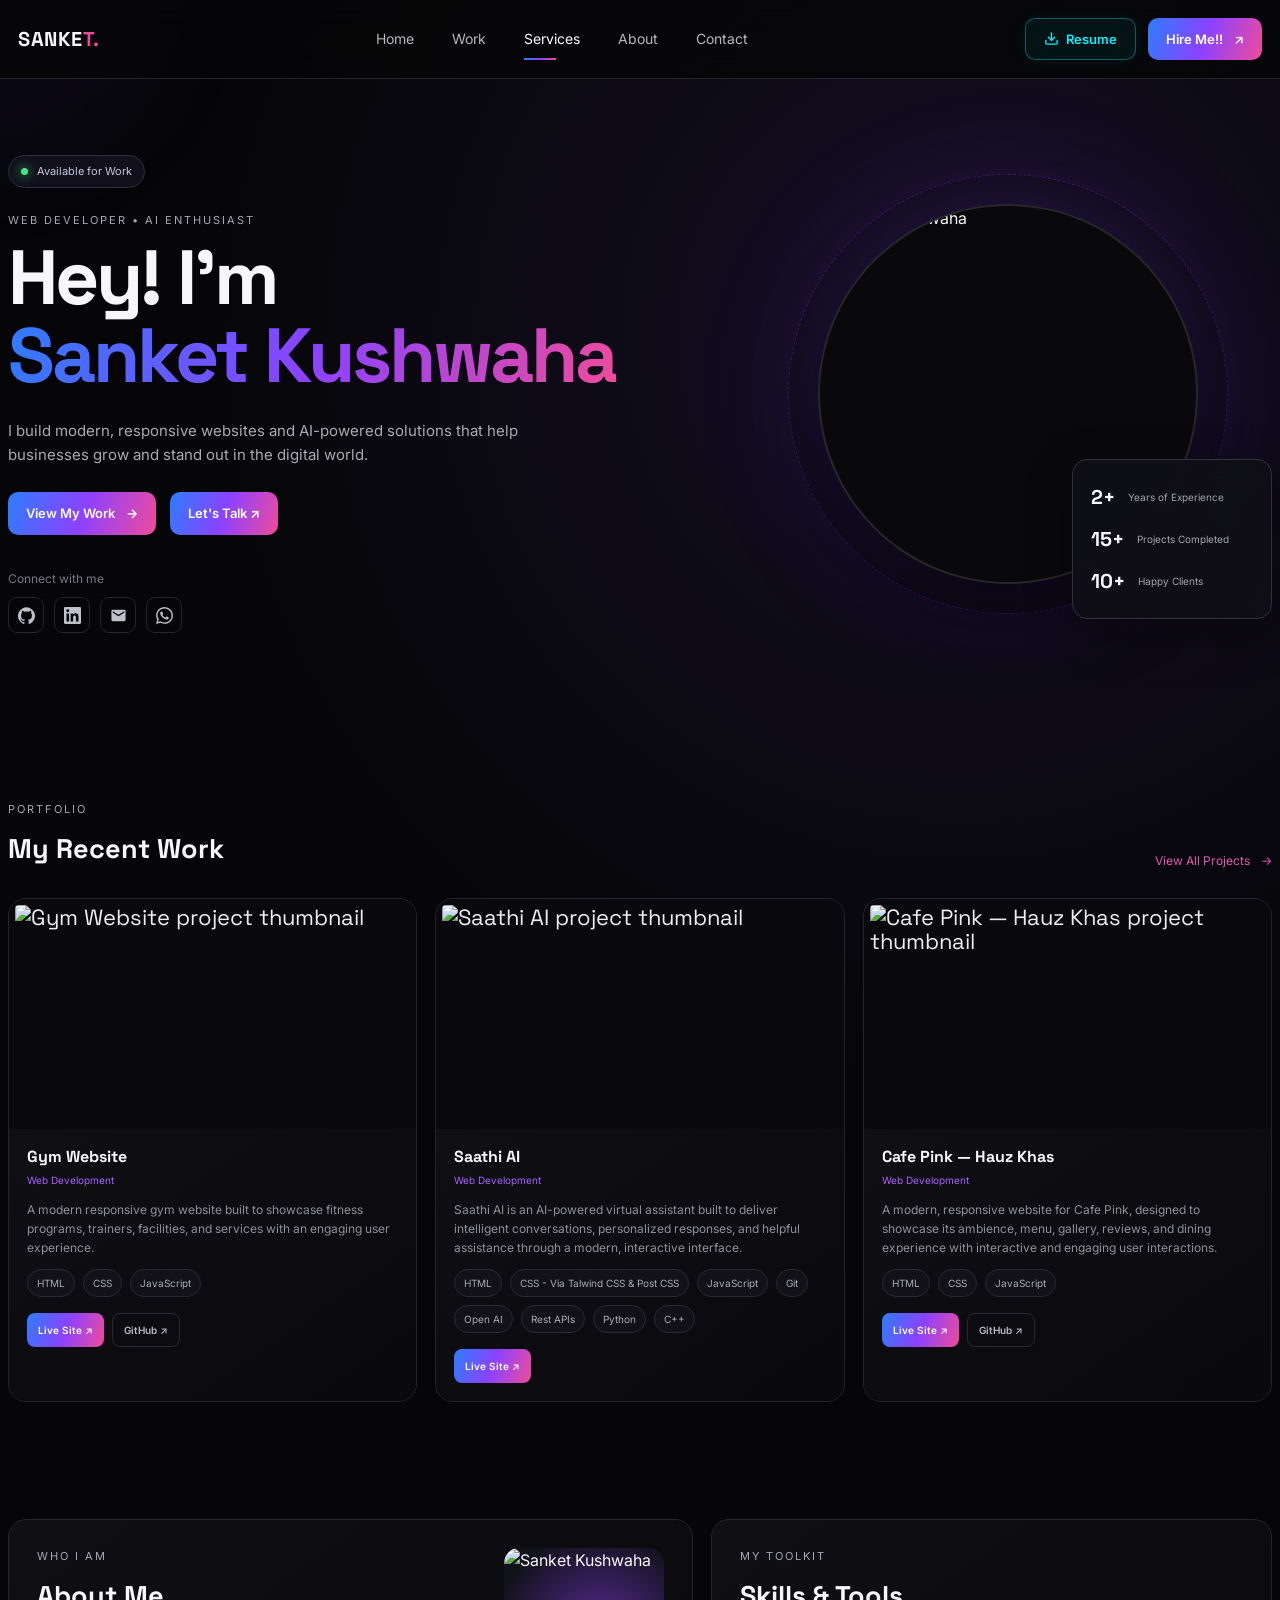
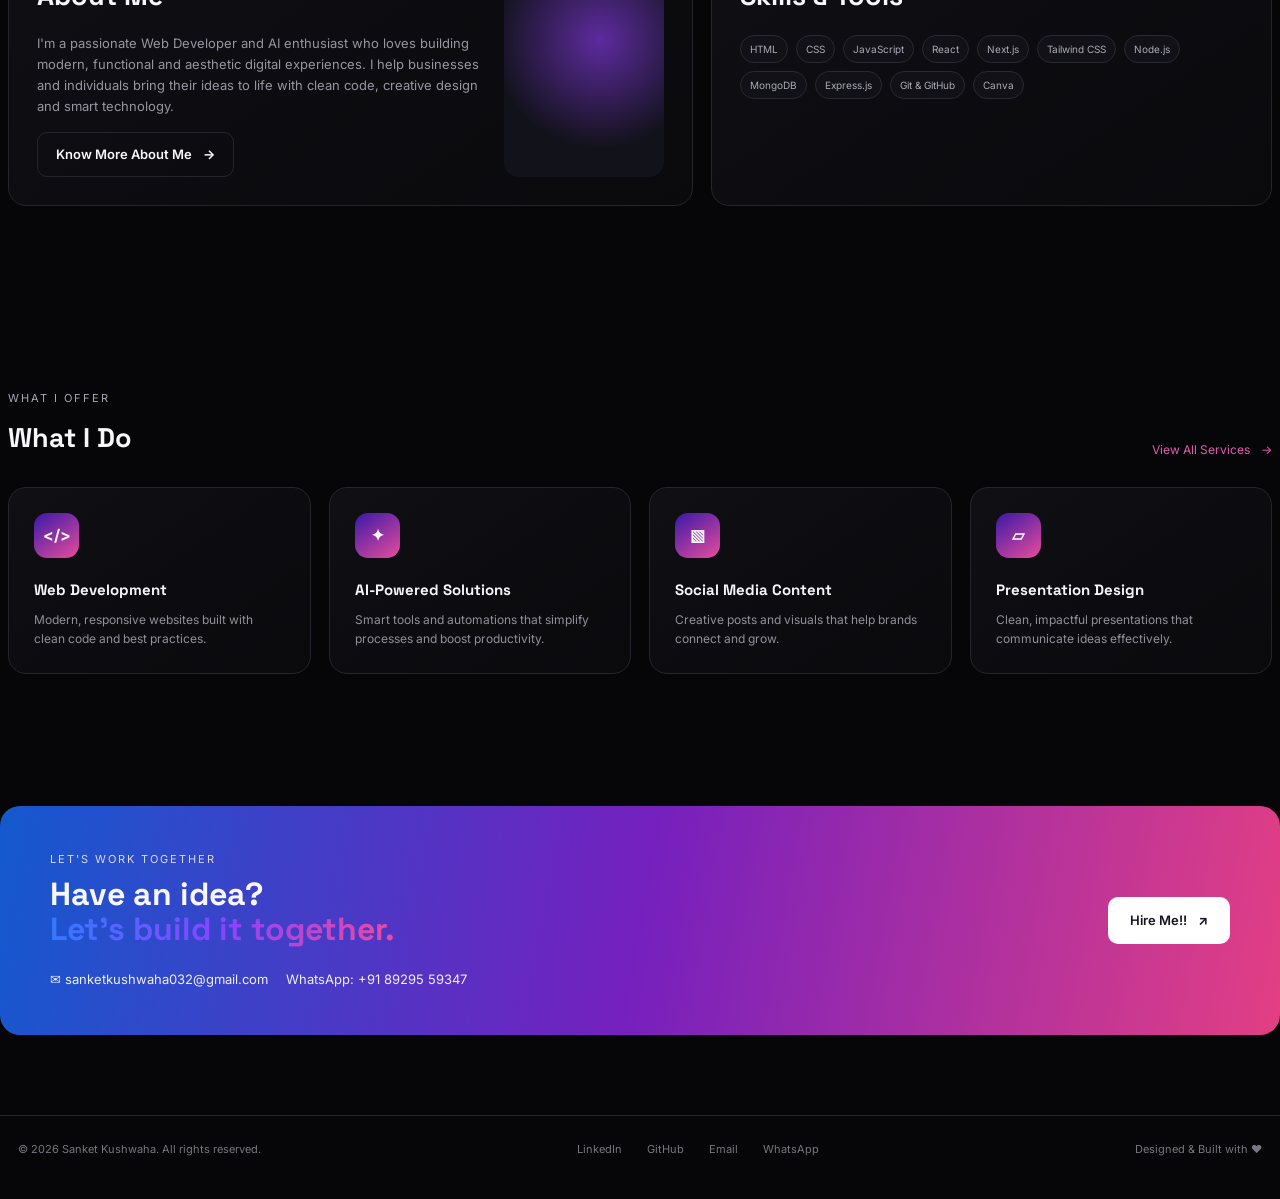
==== index.html @ fdce6441 "Add files via upload" ====
<!DOCTYPE html>
<html lang="en">
<head>
  <meta charset="UTF-8">
  <meta name="viewport" content="width=device-width, initial-scale=1.0">
  <meta name="description" content="Sanket Kushwaha — Web Developer, AI Enthusiast and Creative Freelancer.">
  <title>Sanket Kushwaha — Web Developer</title>

  <!-- Spider-Man Favicon -->
  <link rel="icon" type="image/png" href="images/spiderman-favicon.png">
  <link rel="shortcut icon" href="favicon.ico">

  <link rel="preconnect" href="https://fonts.googleapis.com">
  <link rel="preconnect" href="https://fonts.gstatic.com" crossorigin>
  <link href="https://fonts.googleapis.com/css2?family=Inter:wght@400;500;600;700&family=Space+Grotesk:wght@500;600;700&display=swap" rel="stylesheet">

  <link rel="stylesheet" href="style.css">
  <link rel="stylesheet" href="projects.css">
</head>

<body>
  <div class="cursor-glow"></div>

  <header class="nav">
    <div class="nav-container">
      <a class="logo" href="#home">SANKE<span>T.</span></a>

      <button class="menu-toggle" aria-label="Open menu" aria-expanded="false">
        <span></span>
        <span></span>
      </button>

      <nav class="nav-links">
        <a class="active" href="#home">Home</a>
        <a href="#work">Work</a>
        <a href="#services">Services</a>
        <a href="#about">About</a>
        <a href="#contact">Contact</a>
        <a class="mobile-resume-link" href="Sanket_Kushwaha_Resume.pdf" download="Sanket_Kushwaha_Resume.pdf">
          <svg class="download-icon" width="15" height="15" viewBox="0 0 24 24" fill="none" stroke="currentColor" stroke-width="2.2" stroke-linecap="round" stroke-linejoin="round">
            <path d="M21 15v4a2 2 0 0 1-2 2H5a2 2 0 0 1-2-2v-4"></path>
            <polyline points="7 10 12 15 17 10"></polyline>
            <line x1="12" y1="15" x2="12" y2="3"></line>
          </svg>
          Download Resume
        </a>
      </nav>

      <div class="nav-cta-group">
        <a class="nav-resume-btn" href="Sanket_KushwahaCV.pdf" download="Sanket_KushwahaCV.pdf" aria-label="Download Resume" title="Download Resume PDF">
          <svg class="download-icon" width="15" height="15" viewBox="0 0 24 24" fill="none" stroke="currentColor" stroke-width="2.2" stroke-linecap="round" stroke-linejoin="round">
            <path d="M21 15v4a2 2 0 0 1-2 2H5a2 2 0 0 1-2-2v-4"></path>
            <polyline points="7 10 12 15 17 10"></polyline>
            <line x1="12" y1="15" x2="12" y2="3"></line>
          </svg>
          Resume
        </a>

        <a class="nav-cta" href="https://wa.me/918929559347?text=Hi%20Sanket%2C%20I%20found%20your%20portfolio%20and%20would%20like%20to%20discuss%20a%20project." target="_blank" rel="noopener noreferrer">
          Hire Me!! <span>↗</span>
        </a>
      </div>
    </div>
  </header>

  <main id="home">

    <!-- ================= HERO ================= -->
    <section class="hero section">

      <div class="hero-copy">
        <div class="availability">
          <i></i>
          Available for Work
        </div>

        <p class="eyebrow">WEB DEVELOPER • AI ENTHUSIAST</p>

        <h1>
          Hey! I'm<br>
          <span>Sanket Kushwaha</span>
        </h1>

        <p class="hero-text">
          I build modern, responsive websites and AI-powered solutions
          that help businesses grow and stand out in the digital world.
        </p>

        <div class="actions">
          <a class="btn primary" href="#work">
            View My Work <b>→</b>
          </a>

          <a class="nav-cta"
              href="https://mail.google.com/mail/?view=cm&fs=1&to=sanketkushwaha032@gmail.com"
              target="_blank"
              rel="noopener noreferrer"
              aria-label="Email"
              title="Email"
            >
            Let's Talk <b>↗</b>
          </a>
        </div>

        <div class="socials">
          <span>Connect with me</span>

          <div>

            <!-- GitHub -->
            <a
              href="https://github.com/sankett020"
              target="_blank"
              rel="noopener noreferrer"
              aria-label="GitHub"
              title="GitHub"
            >
              <svg viewBox="0 0 24 24" aria-hidden="true">
                <path d="M12 .5a12 12 0 0 0-3.79 23.39c.6.11.82-.26.82-.58v-2.04c-3.34.73-4.04-1.61-4.04-1.61-.55-1.39-1.34-1.76-1.34-1.76-1.09-.75.08-.74.08-.74 1.2.09 1.84 1.23 1.84 1.23 1.07 1.83 2.8 1.3 3.49.99.11-.77.42-1.3.76-1.6-2.67-.3-5.47-1.34-5.47-5.93 0-1.31.47-2.38 1.24-3.22-.12-.3-.54-1.52.12-3.17 0 0 1.01-.32 3.3 1.23a11.5 11.5 0 0 1 6 0c2.29-1.55 3.3-1.23 3.3-1.23.66 1.65.24 2.87.12 3.17.77.84 1.24 1.91 1.24 3.22 0 4.6-2.8 5.62-5.48 5.92.43.37.81 1.1.81 2.22v3.29c0 .32.22.7.83.58A12 12 0 0 0 12 .5Z"/>
              </svg>
            </a>

            <!-- LinkedIn -->
            <a
              href="https://www.linkedin.com/in/sanket-kushwaha-317aab391/"
              target="_blank"
              rel="noopener noreferrer"
              aria-label="LinkedIn"
              title="LinkedIn"
            >
              <svg viewBox="0 0 24 24" aria-hidden="true">
                <path d="M20.45 20.45h-3.56v-5.57c0-1.33-.03-3.04-1.85-3.04-1.85 0-2.14 1.45-2.14 2.94v5.67H9.34V9h3.42v1.56h.05c.48-.9 1.64-1.85 3.38-1.85 3.61 0 4.28 2.38 4.28 5.47v6.27ZM5.32 7.43a2.07 2.07 0 1 1 0-4.14 2.07 2.07 0 0 1 0 4.14ZM3.54 9h3.56v11.45H3.54V9ZM22.22 0H1.77C.79 0 0 .77 0 1.72v20.56C0 23.23.79 24 1.77 24h20.45c.98 0 1.78-.77 1.78-1.72V1.72C24 .77 23.2 0 22.22 0Z"/>
              </svg>
            </a>

            <!-- Email -->
            <a
              href="https://mail.google.com/mail/?view=cm&fs=1&to=sanketkushwaha032@gmail.com"
              target="_blank"
              rel="noopener noreferrer"
              aria-label="Email"
              title="Email"
            >
              <svg viewBox="0 0 24 24" aria-hidden="true">
                <path d="M20 4H4a2 2 0 0 0-2 2v12a2 2 0 0 0 2 2h16a2 2 0 0 0 2-2V6a2 2 0 0 0-2-2Zm0 4-8 5L4 8V6l8 5 8-5v2Z"/>
              </svg>
            </a>

            <!-- WhatsApp -->
            <a
              href="https://wa.me/918929559347?text=Hi%20Sanket%2C%20I%20found%20your%20portfolio%20and%20would%20like%20to%20discuss%20a%20project."
              target="_blank"
              rel="noopener noreferrer"
              aria-label="WhatsApp"
              title="WhatsApp"
            >
              <svg viewBox="0 0 24 24" aria-hidden="true">
                <path d="M20.52 3.48A11.83 11.83 0 0 0 12.04 0C5.5 0 .18 5.32.18 11.86c0 2.09.55 4.13 1.6 5.93L.08 24l6.35-1.67a11.85 11.85 0 0 0 5.61 1.42h.01c6.54 0 11.86-5.32 11.86-11.86 0-3.17-1.23-6.15-3.39-8.41ZM12.05 21.76h-.01a9.85 9.85 0 0 1-5.02-1.38l-.36-.21-3.77.99 1.01-3.67-.23-.38a9.84 9.84 0 0 1-1.51-5.25c0-5.44 4.43-9.87 9.88-9.87 2.64 0 5.12 1.03 6.99 2.9a9.83 9.83 0 0 1 2.89 7c0 5.44-4.43 9.87-9.87 9.87Zm5.41-7.4c-.3-.15-1.77-.87-2.04-.97-.27-.1-.47-.15-.67.15-.2.3-.77.97-.95 1.17-.17.2-.35.22-.65.07-.3-.15-1.26-.46-2.4-1.48-.89-.79-1.49-1.77-1.67-2.07-.17-.3-.02-.46.13-.61.14-.14.3-.35.45-.52.15-.17.2-.3.3-.5.1-.2.05-.37-.02-.52-.07-.15-.67-1.62-.92-2.22-.24-.58-.49-.5-.67-.51h-.57c-.2 0-.52.07-.8.37-.27.3-1.04 1.02-1.04 2.49s1.07 2.89 1.22 3.09c.15.2 2.1 3.2 5.09 4.49.71.31 1.26.5 1.69.64.71.23 1.36.2 1.87.12.57-.08 1.77-.72 2.02-1.42.25-.7.25-1.3.17-1.42-.07-.12-.27-.2-.57-.35Z"/>
              </svg>
            </a>

          </div>
        </div>
      </div>


      <!-- HERO VISUAL -->
      <div class="hero-visual">

        <div class="orb"></div>

        <div class="portrait-placeholder">
          <img
            src="images/sanket.jpg"
            alt="Sanket Kushwaha"
          >
        </div>

        <div class="stats-card">
          <div>
            <strong>2+</strong>
            <span>Years of Experience</span>
          </div>

          <div>
            <strong>15+</strong>
            <span>Projects Completed</span>
          </div>

          <div>
            <strong>10+</strong>
            <span>Happy Clients</span>
          </div>
        </div>

      </div>
    </section>


    <!-- ================= WORK ================= -->
    <section id="work" class="section">

      <div class="section-heading">
        <div>
          <p class="eyebrow">PORTFOLIO</p>
          <h2>My Recent Work</h2>
        </div>

        <a href="projects.html">
          View All Projects <span>→</span>
        </a>
      </div>

      <div id="featured-projects" class="projects projects-dynamic">
        <!-- Projects are generated from projects.js -->
      </div>

    </section>


    <!-- ================= ABOUT + SKILLS ================= -->
    <section class="split section">

      <article id="about" class="panel about">

        <div>
          <p class="eyebrow">WHO I AM</p>
          <h2>About Me</h2>

          <p>
            I'm a passionate Web Developer and AI enthusiast who loves
            building modern, functional and aesthetic digital experiences.
            I help businesses and individuals bring their ideas to life
            with clean code, creative design and smart technology.
          </p>

          <a class="btn ghost" href="#contact">
            Know More About Me <b>→</b>
          </a>
        </div>

        <div class="mini-image">
          <img src="images/sanket-mini.jpg" alt="Sanket Kushwaha">
        </div>

      </article>


      <article class="panel">

        <div>
          <p class="eyebrow">MY TOOLKIT</p>
          <h2>Skills & Tools</h2>

          <div class="skills">
            <i>HTML</i>
            <i>CSS</i>
            <i>JavaScript</i>
            <i>React</i>
            <i>Next.js</i>
            <i>Tailwind CSS</i>
            <i>Node.js</i>
            <i>MongoDB</i>
            <i>Express.js</i>
            <i>Git & GitHub</i>
            <i>Canva</i>
          </div>
        </div>

      </article>

    </section>


    <!-- ================= SERVICES ================= -->
    <section id="services" class="section">

      <div class="section-heading">
        <div>
          <p class="eyebrow">WHAT I OFFER</p>
          <h2>What I Do</h2>
        </div>

        <a href="#contact">
          View All Services <span>→</span>
        </a>
      </div>

      <div class="services">

        <article class="service">
          <div class="icon">&lt;/&gt;</div>
          <h3>Web Development</h3>
          <p>
            Modern, responsive websites built with clean code
            and best practices.
          </p>
        </article>

        <article class="service">
          <div class="icon">✦</div>
          <h3>AI-Powered Solutions</h3>
          <p>
            Smart tools and automations that simplify processes
            and boost productivity.
          </p>
        </article>

        <article class="service">
          <div class="icon">▧</div>
          <h3>Social Media Content</h3>
          <p>
            Creative posts and visuals that help brands
            connect and grow.
          </p>
        </article>

        <article class="service">
          <div class="icon">▱</div>
          <h3>Presentation Design</h3>
          <p>
            Clean, impactful presentations that communicate
            ideas effectively.
          </p>
        </article>

      </div>
    </section>


    <!-- ================= CONTACT ================= -->
    <section id="contact" class="contact section">

      <div class="contact-copy">

        <p class="eyebrow">LET'S WORK TOGETHER</p>

        <h2>
          Have an idea?<br>
          <span>Let's build it together.</span>
        </h2>

        <div class="contact-details">

          <a
            href="https://mail.google.com/mail/?view=cm&fs=1&to=sanketkushwaha032@gmail.com"
            target="_blank"
            rel="noopener noreferrer"
          >
            ✉ sanketkushwaha032@gmail.com
          </a>

          <a
            href="https://wa.me/918929559347?text=Hi%20Sanket%2C%20I%20found%20your%20portfolio%20and%20would%20like%20to%20discuss%20a%20project."
            target="_blank"
            rel="noopener noreferrer"
          >
            WhatsApp: +91 89295 59347
          </a>

        </div>

      </div>

      <a
        class="btn light"
        href="https://wa.me/918929559347?text=Hi%20Sanket%2C%20I%20found%20your%20portfolio%20and%20would%20like%20to%20discuss%20a%20project."
        target="_blank"
        rel="noopener noreferrer"
      >
        Hire Me!! <b>↗</b>
      </a>

    </section>

  </main>


  <!-- ================= FOOTER ================= -->
  <footer>
    <div class="footer-container">
      <p>
        © <span id="year"></span> Sanket Kushwaha.
        All rights reserved.
      </p>

      <div>
        <a
          href="https://www.linkedin.com/in/sanket-kushwaha-317aab391/"
          target="_blank"
          rel="noopener noreferrer"
        >
          LinkedIn
        </a>

        <a
          href="https://github.com/sankett020"
          target="_blank"
          rel="noopener noreferrer"
        >
          GitHub
        </a>

        <a
          href="https://mail.google.com/mail/?view=cm&fs=1&to=sanketkushwaha032@gmail.com"
          target="_blank"
          rel="noopener noreferrer"
        >
          Email
        </a>

        <a
          href="https://wa.me/918929559347"
          target="_blank"
          rel="noopener noreferrer"
        >
          WhatsApp
        </a>
      </div>

      <p>Designed & Built with ♥</p>
    </div>
  </footer>
  <script src="projects.js"></script>
  <script src="script.js"></script>

</body>
</html>
---- style.css ----
:root{
  --bg:#060608;
  --surface:#0d0d11;
  --surface2:#111117;
  --text:#f7f7fb;
  --muted:#9b9ba8;
  --line:#25252d;
  --blue:#2d7dff;
  --purple:#8b42ff;
  --pink:#f04b9a;
  --gradient:linear-gradient(110deg,var(--blue),var(--purple),var(--pink));
  --radius:18px;
  --max:1320px;
}

*{
  box-sizing:border-box;
  margin:0;
  padding:0;
}

html{
  scroll-behavior:smooth;
}

body{
  font-family:Inter,sans-serif;
  background:
    radial-gradient(circle at 75% 12%,#161027 0,transparent 28%),
    var(--bg);
  color:var(--text);
  line-height:1.6;
  overflow-x:hidden;
}

a{
  color:inherit;
  text-decoration:none;
}

button{
  font:inherit;
}


/* ================= NAVBAR ================= */

.nav{
  width:100%;
  position:sticky;
  top:0;
  z-index:20;
  background:rgba(6,6,8,.85);
  backdrop-filter:blur(18px);
  -webkit-backdrop-filter:blur(18px);
  border-bottom:1px solid var(--line);
}

.nav-container{
  height:78px;
  max-width:var(--max);
  margin:auto;
  display:flex;
  align-items:center;
  justify-content:space-between;
  padding:0 18px;
  position:relative;
}

.logo{
  font-family:"Space Grotesk",sans-serif;
  font-weight:700;
  font-size:20px;
  letter-spacing:.5px;
}

.logo span{
  color:#f04b9a;
}

.nav-links{
  display:flex;
  gap:38px;
  color:#b7b7c1;
  font-size:14px;
}

.nav-links a{
  padding:27px 0;
  position:relative;
}

.nav-links a:hover,
.nav-links .active{
  color:white;
}

.nav-links .active:after{
  content:"";
  height:2px;
  width:32px;
  background:var(--gradient);
  position:absolute;
  left:0;
  bottom:17px;
}

.nav-cta-group{
  display:flex;
  align-items:center;
  gap:12px;
}

.nav-cta,
.btn{
  border:1px solid var(--line);
  border-radius:10px;
  padding:11px 18px;
  font-size:13px;
  font-weight:600;
  transition:.25s ease;
}

.nav-cta{
  background:var(--gradient);
  border:0;
  color:white;
}

/* ================= RESUME BUTTON (CYBER FROSTED THEME) ================= */

.nav-resume-btn{
  display:inline-flex;
  align-items:center;
  gap:7px;
  padding:10px 18px;
  border-radius:10px;
  font-size:13px;
  font-weight:600;
  color:#00f0ff;
  background:rgba(0, 240, 255, 0.06);
  border:1px solid rgba(0, 240, 255, 0.35);
  box-shadow:0 0 15px rgba(0, 240, 255, 0.08);
  backdrop-filter:blur(10px);
  -webkit-backdrop-filter:blur(10px);
  transition:all 0.25s ease;
  text-decoration:none;
  cursor:pointer;
}

.nav-resume-btn .download-icon{
  transition:transform 0.25s ease;
}

.nav-resume-btn:hover{
  background:rgba(0, 240, 255, 0.16);
  border-color:rgba(0, 240, 255, 0.7);
  color:#ffffff;
  box-shadow:0 0 20px rgba(0, 240, 255, 0.3);
  transform:translateY(-2px);
}

.nav-resume-btn:hover .download-icon{
  transform:translateY(2px);
}

.nav-resume-btn:active{
  transform:translateY(0);
  box-shadow:0 0 10px rgba(0, 240, 255, 0.2);
}

.mobile-resume-link{
  display:none;
}

.nav-cta span,
.btn b{
  margin-left:8px;
}

.menu-toggle{
  display:none;
  background:none;
  border:0;
  color:white;
}


/* ================= GENERAL ================= */

.section{
  max-width:var(--max);
  margin:auto;
  padding:92px 8px;
}


/* ================= HERO ================= */

.hero{
  min-height:620px;
  display:grid;
  grid-template-columns:minmax(0,1.15fr) minmax(420px,.85fr);
  align-items:center;
  gap:20px;
  padding-top:45px;
  padding-bottom:45px;
  overflow:hidden;
}

.hero-copy{
  min-width:0;
  position:relative;
  z-index:3;
}

.availability{
  display:inline-flex;
  align-items:center;
  gap:9px;
  padding:7px 12px;
  border:1px solid #302f48;
  background:#11101a;
  border-radius:999px;
  color:#c6c4df;
  font-size:11px;
  margin-bottom:24px;
}

.availability i{
  width:7px;
  height:7px;
  border-radius:50%;
  background:#43e58a;
  box-shadow:0 0 12px #43e58a;
}

.eyebrow{
  font-size:11px;
  letter-spacing:2px;
  color:#a7a7b5;
  margin-bottom:8px;
}

h1,
h2,
h3{
  font-family:"Space Grotesk",sans-serif;
}

h1{
  font-size:clamp(48px,6vw,78px);
  line-height:1.02;
  letter-spacing:-3px;
}

.hero h1 span,
.contact h2 span{
  background:var(--gradient);
  -webkit-background-clip:text;
  background-clip:text;
  color:transparent;
}

.hero-text{
  max-width:540px;
  color:#aaaab5;
  margin:25px 0;
  font-size:15px;
}

.actions{
  display:flex;
  gap:14px;
}

.btn{
  display:inline-block;
}

.btn.primary{
  background:var(--gradient);
  border:0;
}

.btn.ghost:hover{
  border-color:#6d5cff;
  background:#101017;
}


/* ================= SOCIAL LINKS ================= */

.socials{
  margin-top:34px;
  color:#777784;
  font-size:12px;
}

.socials>div{
  display:flex;
  gap:10px;
  margin-top:9px;
}

.socials a{
  display:grid;
  place-items:center;
  width:36px;
  height:36px;
  border:1px solid var(--line);
  border-radius:9px;
  color:#bfc0ca;
  font-size:11px;
  transition:.25s ease;
}

.socials a:hover{
  color:#fff;
  border-color:#6d5cff;
  background:#101017;
  transform:translateY(-2px);
}

.socials svg{
  width:17px;
  height:17px;
  fill:currentColor;
}


/* ================= HERO VISUAL ================= */

.hero-visual{
  width:100%;
  height:540px;
  position:relative;
  display:flex;
  align-items:center;
  justify-content:center;
  overflow:visible;
}

.orb{
  position:absolute;
  width:440px;
  height:440px;
  left:50%;
  top:50%;
  transform:translate(-50%,-50%);
  border-radius:50%;
  border:1px dashed rgba(139,66,255,.35);
  background:
    radial-gradient(circle,#5b2a9c44,transparent 65%);
  box-shadow:0 0 90px #6a35bb33;
  z-index:0;
}

.portrait-placeholder{
  width:380px;
  height:380px;
  position:relative;
  z-index:1;
  overflow:hidden;
  background:#09090b;
  border:2px solid rgba(255,255,255,.12);
  border-radius:50%;
  box-shadow:0 25px 80px rgba(0,0,0,.8), 0 0 50px rgba(139,66,255,.25);
}

.portrait-placeholder img{
  width:100%;
  height:100%;
  object-fit:cover;
  object-position:center 35%;
  display:block;
  transition:transform 0.4s ease;
}

.portrait-placeholder:hover img{
  transform:scale(1.05);
}

.portrait-letter{
  font:700 150px "Space Grotesk";
  background:var(--gradient);
  -webkit-background-clip:text;
  background-clip:text;
  color:transparent;
}

.portrait-placeholder small{
  color:#666672;
  letter-spacing:3px;
}

.stats-card{
  position:absolute;
  width:200px;
  right:0;
  bottom:45px;
  z-index:3;
  padding:16px 18px;
  background:#101016e8;
  border:1px solid #33323b;
  border-radius:15px;
  backdrop-filter:blur(15px);
  box-shadow:0 15px 45px rgba(0,0,0,.35);
}

.stats-card div{
  display:flex;
  gap:13px;
  align-items:center;
  padding:8px 0;
}

.stats-card strong{
  font:700 20px "Space Grotesk";
}

.stats-card span{
  font-size:10px;
  color:#a3a3ae;
}


/* ================= SECTION HEADINGS ================= */

.section-heading{
  display:flex;
  justify-content:space-between;
  align-items:end;
  margin-bottom:28px;
}

.section-heading h2,
.panel h2{
  font-size:27px;
}

.section-heading>a{
  font-size:12px;
  color:#e05ab1;
}

.section-heading>a span{
  margin-left:8px;
}


/* ================= PROJECTS ================= */

.projects{
  display:grid;
  grid-template-columns:repeat(3,1fr);
  gap:18px;
}

.project-card,
.panel,
.service{
  border:1px solid var(--line);
  background:linear-gradient(145deg,#0f0f14,#0a0a0d);
  border-radius:var(--radius);
  overflow:hidden;
  transition:.3s;
}

.project-card:hover,
.service:hover{
  transform:translateY(-5px);
  border-color:#41334f;
}

.project-image{
  height:215px;
  padding:28px;
  display:flex;
  align-items:center;
  justify-content:center;
  font-family:"Space Grotesk",sans-serif;
  font-size:22px;
  line-height:1.1;
  color:#eee;
}

.project-image b{
  font-size:30px;
}

.gradient-one{
  background:
    radial-gradient(circle at 70% 45%,#6a185e,#0d101c 50%),
    #111;
}

.gradient-two{
  background:
    radial-gradient(circle at 65% 50%,#513075,#10101a 52%),
    #111;
}

.gradient-three{
  background:
    radial-gradient(circle at 70% 45%,#4121a1,#0d1020 50%),
    #111;
}

.project-body{
  padding:18px;
}

.project-body>div:first-child{
  display:flex;
  justify-content:space-between;
  gap:10px;
  align-items:start;
}

.project-body h3{
  font-size:16px;
}

.project-body span{
  font-size:10px;
  color:#a95fff;
}

.project-body p{
  font-size:12px;
  color:#8f8f9c;
  margin:12px 0;
}

.tags,
.skills{
  display:flex;
  flex-wrap:wrap;
  gap:8px;
}

.tags i,
.skills i{
  font-style:normal;
  font-size:10px;
  padding:5px 9px;
  border:1px solid #2a2931;
  border-radius:999px;
  color:#aaaab6;
  background:#111117;
}


/* ================= ABOUT + SKILLS ================= */

.split{
  display:grid;
  grid-template-columns:1.1fr .9fr;
  gap:18px;
  padding-top:25px;
}

.panel{
  padding:28px;
  display:flex;
  justify-content:space-between;
  gap:25px;
}

.panel>div:first-child{
  max-width:550px;
}

.panel p:not(.eyebrow){
  color:#9696a2;
  font-size:13px;
  margin:16px 0;
}

.mini-image{
  width:160px;
  min-width:160px;
  border-radius:15px;
  background:
    radial-gradient(circle at 60% 40%,#5d2b9e,#11121a 65%);
  display:grid;
  place-items:center;
  overflow:hidden;
}

.mini-image img{
  width:100%;
  height:100%;
  object-fit:cover;
  object-position:center;
  display:block;
}

.mini-image span{
  font:700 70px "Space Grotesk";
  background:var(--gradient);
  -webkit-background-clip:text;
  background-clip:text;
  color:transparent;
}

.skills{
  align-content:start;
  margin-top:18px;
}


/* ================= SERVICES ================= */

.services{
  display:grid;
  grid-template-columns:repeat(4,1fr);
  gap:18px;
}

.service{
  padding:25px;
}

.icon{
  width:45px;
  height:45px;
  display:grid;
  place-items:center;
  border-radius:13px;
  background:linear-gradient(145deg,#3a18a7,#e74d9c);
  font-weight:700;
  margin-bottom:20px;
}

.service h3{
  font-size:15px;
}

.service p{
  font-size:12px;
  color:#90909b;
  margin-top:8px;
}


/* ================= CONTACT ================= */

.contact{
  margin-top:40px;
  margin-bottom:80px;
  padding:45px 50px;
  border-radius:20px;
  background:
    linear-gradient(100deg,#1459cf,#7520be 50%,#e33f83);
  display:flex;
  justify-content:space-between;
  align-items:center;
}

.contact h2{
  font-size:32px;
  line-height:1.1;
}

.contact .eyebrow{
  color:#dcd8ed;
}

.contact-details{
  display:flex;
  flex-wrap:wrap;
  gap:18px;
  margin-top:22px;
}

.contact-details a{
  color:#eeeef5;
  font-size:13px;
  transition:.25s ease;
}

.contact-details a:hover{
  color:white;
  transform:translateY(-1px);
}

.btn.light{
  background:#fff;
  color:#17131f;
  border:0;
  padding:13px 22px;
}


/* ================= FOOTER ================= */

footer{
  width:100%;
  border-top:1px solid var(--line);
  background:rgba(6,6,8,.5);
}

.footer-container{
  max-width:var(--max);
  margin:auto;
  padding:25px 18px 40px;
  display:flex;
  justify-content:space-between;
  align-items:center;
  color:#777783;
  font-size:11px;
}

.footer-container div{
  display:flex;
  gap:25px;
}

.footer-container a:hover{
  color:white;
}


/* ================= CURSOR GLOW ================= */

.cursor-glow{
  position:fixed;
  width:280px;
  height:280px;
  border-radius:50%;
  pointer-events:none;
  background:#6b35ff14;
  filter:blur(60px);
  transform:translate(-50%,-50%);
  z-index:-1;
}


/* ================= TABLET ================= */

@media(max-width:900px){

  .nav{
    padding:0 18px;
  }

  .menu-toggle{
    display:flex;
    flex-direction:column;
    gap:5px;
  }

  .menu-toggle span{
    width:24px;
    height:2px;
    background:white;
  }

  .nav-links{
    display:none;
    position:absolute;
    top:78px;
    left:0;
    right:0;
    padding:20px;
    background:#09090c;
    border-bottom:1px solid var(--line);
    flex-direction:column;
    gap:0;
  }

  .nav-links.open{
    display:flex;
  }

  .nav-links a{
    padding:12px 18px;
  }

  .nav-links a.active:after{
    bottom:7px;
  }

  .mobile-resume-link{
    display:flex;
    align-items:center;
    gap:8px;
    color:#00f0ff !important;
    font-weight:600;
    margin-top:8px;
    padding:12px 18px;
    border-top:1px solid var(--line);
  }

  .nav-cta-group{
    gap:8px;
  }

  .nav-resume-btn{
    padding:8px 12px;
    font-size:12px;
  }

  .nav-cta{
    display:none;
  }

  .section{
    padding:65px 18px;
  }

  .hero{
    grid-template-columns:1fr;
    min-height:auto;
    padding-top:45px;
    padding-bottom:30px;
  }

  .hero-visual{
    width:100%;
    height:520px;
    margin-top:35px;
  }

  .orb{
    width:370px;
    height:370px;
  }

  .portrait-placeholder{
    width:320px;
    height:320px;
    border-radius:50%;
  }

  .stats-card{
    right:calc(50% - 205px);
    bottom:25px;
  }

  .projects{
    grid-template-columns:1fr;
  }

  .split{
    grid-template-columns:1fr;
  }

  .services{
    grid-template-columns:1fr 1fr;
  }

  .contact{
    margin:30px 18px 50px;
    padding:35px 28px;
    gap:25px;
  }
}


/* ================= MOBILE ================= */

@media(max-width:560px){

  h1{
    font-size:47px;
    letter-spacing:-2px;
  }

  .hero-text{
    font-size:13px;
  }

  .hero-visual{
    height:450px;
  }

  .orb{
    width:300px;
    height:300px;
  }

  .portrait-placeholder{
    width:260px;
    height:260px;
    border-radius:50%;
  }

  .portrait-placeholder img{
    object-position:center 35%;
    transform:none;
  }

  .stats-card{
    width:175px;
    right:0;
    bottom:8px;
    padding:13px;
  }

  .stats-card span{
    font-size:9px;
  }

  .services{
    grid-template-columns:1fr;
  }

  .panel{
    flex-direction:column;
  }

  .mini-image{
    width:100%;
    height:140px;
  }

  .contact{
    flex-direction:column;
    align-items:flex-start;
  }

  .contact h2{
    font-size:27px;
  }

  .contact-details{
    flex-direction:column;
    gap:8px;
  }

  .footer-container{
    flex-direction:column;
    gap:16px;
  }

  .section-heading{
    align-items:start;
    gap:10px;
    flex-direction:column;
  }
}

/* ===============================
   SKILLS HOVER EFFECT
   =============================== */

.skills i {
  position: relative;
  display: inline-flex;
  align-items: center;
  justify-content: center;

  cursor: pointer;

  transition:
    transform 0.25s ease,
    color 0.25s ease,
    border-color 0.25s ease,
    background 0.25s ease,
    box-shadow 0.25s ease;
}

/* Hovered skill */
.skills i:hover {
  color: #ffffff;

  border-color: #6d5cff;

  background:
    linear-gradient(
      110deg,
      rgba(45,125,255,.18),
      rgba(139,66,255,.22),
      rgba(240,75,154,.18)
    );

  transform:
    translateY(-5px)
    scale(1.06);

  box-shadow:
    0 8px 25px rgba(105,70,255,.22);
}
---- projects.css ----
/* =========================================================
   PROJECTS PAGE
   ========================================================= */


/* =========================================================
   PROJECTS HERO
   ========================================================= */

.projects-hero{
  min-height:420px;

  display:flex;
  align-items:flex-end;
  justify-content:space-between;

  gap:40px;

  padding-top:95px;
  padding-bottom:65px;
}

.projects-hero-copy{
  max-width:760px;
}

.projects-hero h1{
  margin-top:8px;
}

.projects-hero h1 span{
  background:var(--gradient);
  -webkit-background-clip:text;
  background-clip:text;
  color:transparent;
}

.projects-hero-copy > p:last-child{
  max-width:620px;
  margin-top:22px;

  color:#92929e;
  font-size:14px;
}


/* =========================================================
   PROJECT COUNT
   ========================================================= */

.project-count{
  min-width:150px;

  padding:22px;

  border:1px solid var(--line);
  border-radius:18px;

  background:
    linear-gradient(
      145deg,
      #101016,
      #09090d
    );

  display:flex;
  flex-direction:column;
  align-items:center;
  justify-content:center;
}

.project-count strong{
  font:700 42px "Space Grotesk",sans-serif;

  background:var(--gradient);
  -webkit-background-clip:text;
  background-clip:text;
  color:transparent;

  line-height:1;
}

.project-count span{
  color:#888894;

  font-size:11px;

  margin-top:7px;

  text-transform:uppercase;
  letter-spacing:2px;
}


/* =========================================================
   ALL PROJECTS SECTION
   ========================================================= */

.all-projects-section{
  padding-top:20px;
}


/* =========================================================
   FILTER BUTTONS
   ========================================================= */

.project-filters{
  display:flex;
  flex-wrap:wrap;

  gap:9px;

  margin-bottom:28px;
}

.project-filter{
  cursor:pointer;

  border:1px solid var(--line);

  background:#0d0d12;

  color:#9c9ca8;

  border-radius:999px;

  padding:9px 16px;

  font:500 11px Inter,sans-serif;

  transition:
    color .25s ease,
    border-color .25s ease,
    background .25s ease,
    transform .25s ease,
    box-shadow .25s ease;
}

.project-filter:hover,
.project-filter.active{
  color:#fff;

  border-color:#684dff;

  background:
    linear-gradient(
      110deg,
      #172b56,
      #25104a
    );

  transform:translateY(-2px);

  box-shadow:
    0 8px 25px rgba(77,45,180,.15);
}


/* =========================================================
   PROJECT GRID
   ========================================================= */

.projects-all,
.projects-dynamic{
  display:grid;

  grid-template-columns:repeat(3,minmax(0,1fr));

  gap:18px;

  width:100%;
}


/* =========================================================
   PROJECT CARD
   ========================================================= */

.project-card-live{
  position:relative;

  min-width:0;
  width:100%;

  display:flex;
  flex-direction:column;

  overflow:hidden;

  height:auto;

  border:1px solid var(--line);

  background:
    linear-gradient(
      145deg,
      #0f0f14,
      #0a0a0d
    );

  border-radius:var(--radius);

  transition:
    transform .3s ease,
    border-color .3s ease,
    box-shadow .3s ease;
}

.project-card-live:hover{
  transform:translateY(-7px);

  border-color:#59406f;

  box-shadow:
    0 22px 60px rgba(73,35,120,.18);
}


/* =========================================================
   PROJECT THUMBNAIL
   IMPORTANT:
   Fixed height prevents the image from taking over
   the entire card.
   ========================================================= */

.project-card-live .project-thumbnail{
  position:relative !important;

  width:100% !important;

  height:230px !important;
  min-height:230px !important;
  max-height:230px !important;

  flex:0 0 230px !important;

  padding:0 !important;
  margin:0 !important;

  overflow:hidden !important;

  display:flex !important;
  align-items:center !important;
  justify-content:center !important;

  background:#0a0a0e !important;

  border:0 !important;

  border-radius:0 !important;
}


/* =========================================================
   PROJECT IMAGE
   ========================================================= */

.project-card-live .project-thumbnail img{
  position:absolute !important;

  top:0 !important;
  left:0 !important;
  right:0 !important;
  bottom:0 !important;

  width:100% !important;
  height:100% !important;

  min-width:0 !important;
  min-height:0 !important;

  max-width:100% !important;
  max-height:100% !important;

  margin:auto !important;
  padding:6px !important;

  display:block !important;

  object-fit:contain !important;

  object-position:center center !important;

  border:0 !important;
  border-radius:10px !important;

  transform:scale(1);

  transition:
    transform .6s cubic-bezier(.2,.7,.2,1),
    filter .4s ease;
}


/* =========================================================
   IMAGE HOVER
   ========================================================= */

.project-card-live:hover
.project-thumbnail img{
  transform:scale(1.06);

  filter:
    saturate(1.1)
    brightness(.95);
}


/* =========================================================
   PROJECT OVERLAY
   ========================================================= */

.project-card-live .project-overlay{
  position:absolute !important;

  top:0 !important;
  left:0 !important;
  right:0 !important;
  bottom:0 !important;

  width:100% !important;
  height:100% !important;

  z-index:3;

  display:flex;

  align-items:flex-end;
  justify-content:space-between;

  padding:18px !important;

  background:
    linear-gradient(
      180deg,
      transparent 35%,
      rgba(6,6,8,.86) 100%
    );

  opacity:0;

  transform:none !important;

  transition:
    opacity .35s ease;
}

.project-card-live:hover .project-overlay{
  opacity:1;

  transform:none !important;
}


/* Overlay text */

.project-overlay span{
  color:#fff;

  font-size:11px;

  font-weight:600;
}


/* Overlay arrow */

.project-overlay strong{
  width:35px;
  height:35px;

  display:grid;
  place-items:center;

  border:1px solid rgba(255,255,255,.35);

  border-radius:50%;

  background:rgba(255,255,255,.08);

  backdrop-filter:blur(8px);

  color:#fff;

  font-size:14px;

  transition:
    transform .3s ease,
    background .3s ease;
}

.project-card-live:hover
.project-overlay strong{
  transform:
    rotate(12deg)
    scale(1.08);

  background:rgba(255,255,255,.14);
}


/* =========================================================
   PROJECT BODY
   ========================================================= */

.project-card-live .project-body{
  position:relative;

  z-index:2;

  width:100%;

  min-width:0;

  flex:1 1 auto;

  padding:18px !important;

  background:
    linear-gradient(
      145deg,
      #0f0f14,
      #0a0a0d
    );
}


/* =========================================================
   PROJECT TITLE
   ========================================================= */

.project-title-row{
  min-height:24px;

  display:block;
}

.project-card-live
.project-body h3{
  font-size:16px;
  line-height:1.25;
}

.project-card-live
.project-body span{
  display:block;

  margin-top:5px;

  font-size:10px;

  color:#a95fff;
}


/* =========================================================
   PROJECT DESCRIPTION
   ========================================================= */

.project-card-live
.project-body p{
  font-size:12px;

  line-height:1.6;

  color:#8f8f9c;

  margin:12px 0;
}


/* =========================================================
   TECHNOLOGY TAGS
   ========================================================= */

.project-card-live .tags{
  display:flex;

  flex-wrap:wrap;

  gap:8px;
}

.project-card-live .tags i{
  font-style:normal;

  font-size:10px;

  padding:5px 9px;

  border:1px solid #2a2931;

  border-radius:999px;

  color:#aaaab6;

  background:#111117;

  transition:
    color .25s ease,
    border-color .25s ease,
    background .25s ease,
    transform .25s ease;
}

.project-card-live:hover
.tags i{
  border-color:#353342;
}


/* =========================================================
   PROJECT ACTIONS
   ========================================================= */

.project-actions{
  display:flex;

  flex-wrap:wrap;

  gap:8px;

  margin-top:16px;
}

.project-action{
  display:inline-flex;

  align-items:center;
  justify-content:center;

  min-height:34px;

  padding:7px 11px;

  border:1px solid #2a2931;

  border-radius:8px;

  color:#b8b8c3;

  font-size:10px;

  font-weight:600;

  transition:
    color .25s ease,
    border-color .25s ease,
    background .25s ease,
    transform .25s ease,
    box-shadow .25s ease;
}

.project-action:hover{
  color:#fff;

  border-color:#6d5cff;

  background:#12121a;

  transform:translateY(-2px);
}

.project-action.primary-action{
  border:0;

  color:#fff;

  background:var(--gradient);
}

.project-action.primary-action:hover{
  box-shadow:
    0 8px 25px rgba(111,69,255,.25);
}

.disabled-action{
  opacity:.35;

  cursor:default;
}


/* =========================================================
   EMPTY PROJECT STATE
   ========================================================= */

.empty-projects{
  grid-column:1/-1;

  padding:70px 20px;

  text-align:center;

  border:1px dashed #292933;

  border-radius:18px;

  background:#0b0b10;
}

.empty-projects h3{
  font-size:18px;
}

.empty-projects p{
  margin-top:8px;

  color:#858591;

  font-size:12px;
}

.projects-contact{
  margin-bottom:80px;
}


/* =========================================================
   TABLET
   ========================================================= */

@media(max-width:900px){

  .projects-hero{
    min-height:360px;

    padding-top:75px;
    padding-bottom:50px;

    align-items:flex-start;

    flex-direction:column;
  }


  .projects-all,
  .projects-dynamic{
    grid-template-columns:
      repeat(2,minmax(0,1fr));
  }


  .project-card-live .project-thumbnail{
    height:230px !important;
    min-height:230px !important;
    max-height:230px !important;

    flex-basis:230px !important;
  }

}


/* =========================================================
   MOBILE
   ========================================================= */

@media(max-width:560px){

  .projects-hero h1{
    font-size:48px;
  }


  .projects-all,
  .projects-dynamic{
    grid-template-columns:1fr;
  }


  .project-card-live .project-thumbnail{
    height:220px !important;
    min-height:220px !important;
    max-height:220px !important;

    flex-basis:220px !important;
  }


  .project-count{
    width:100%;

    flex-direction:row;

    gap:10px;

    justify-content:flex-start;
  }


  .project-count strong{
    font-size:30px;
  }


  .project-count span{
    margin-top:0;
  }

}
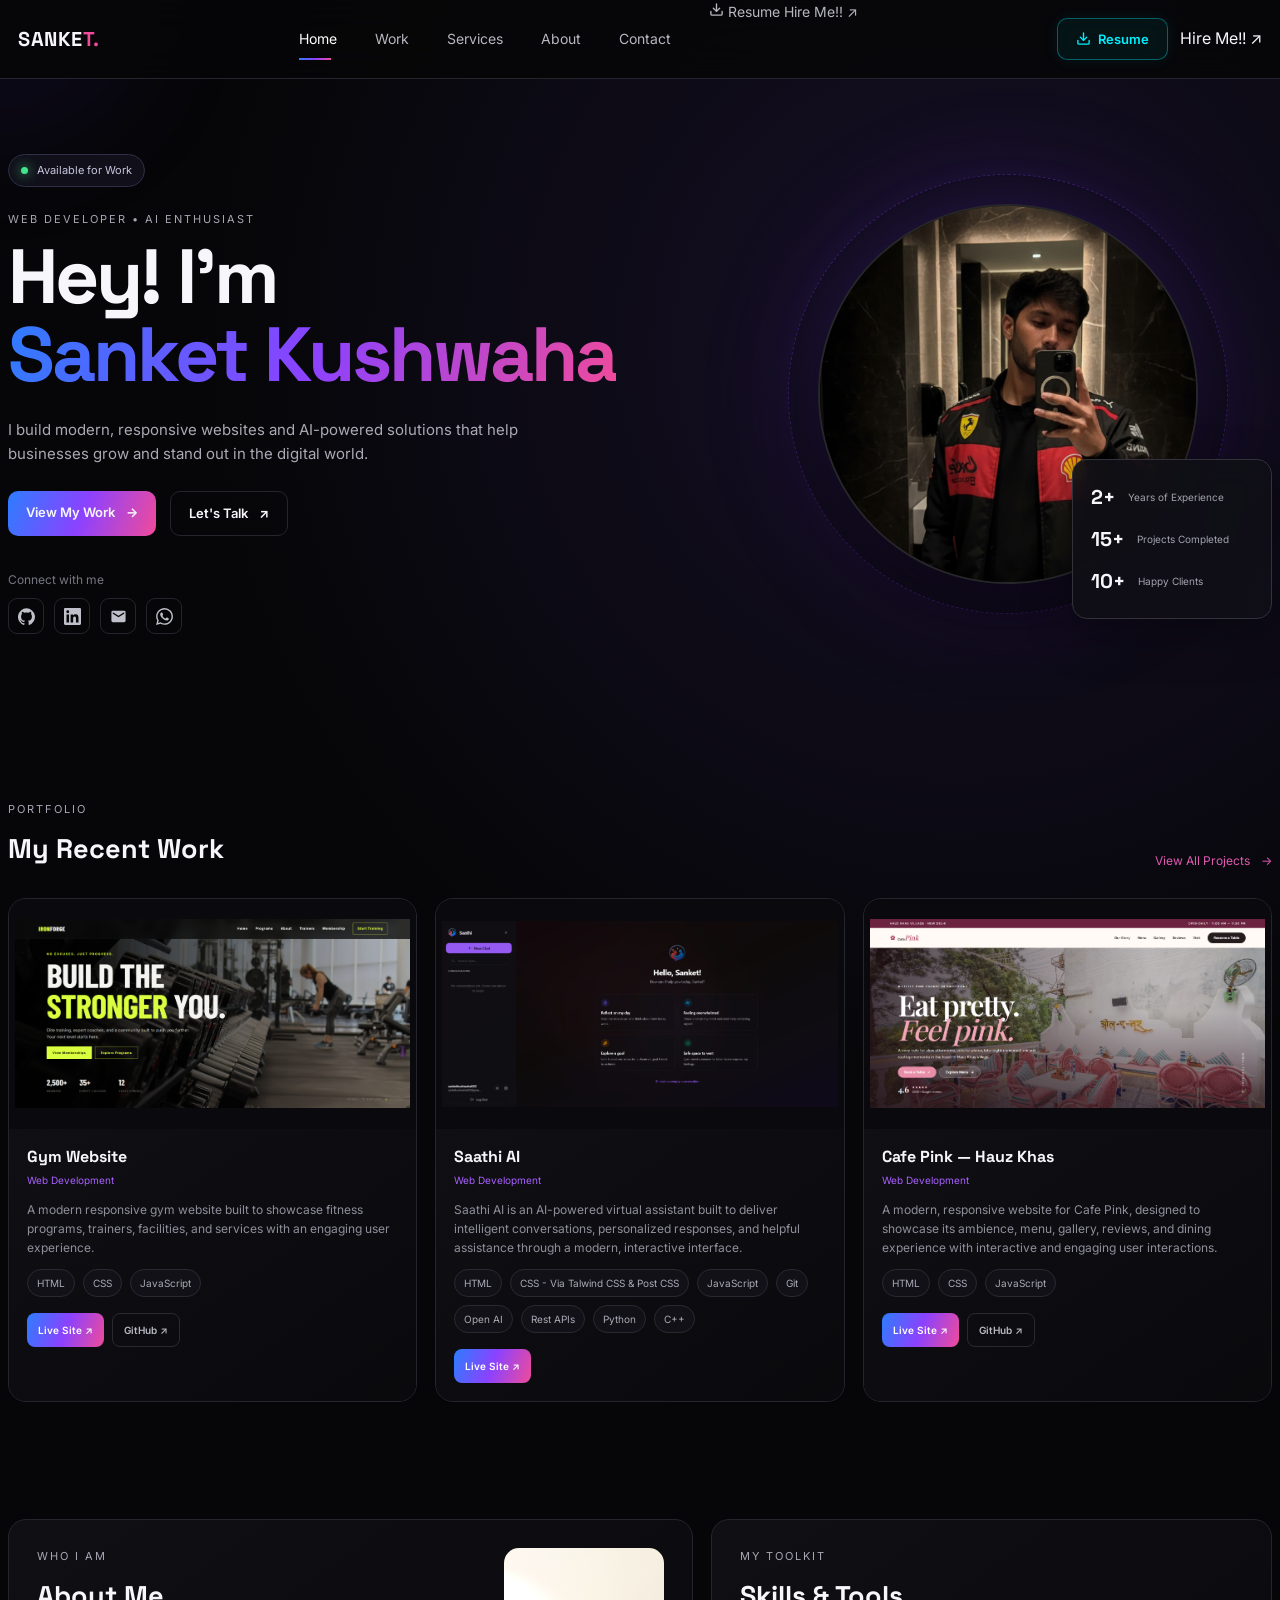
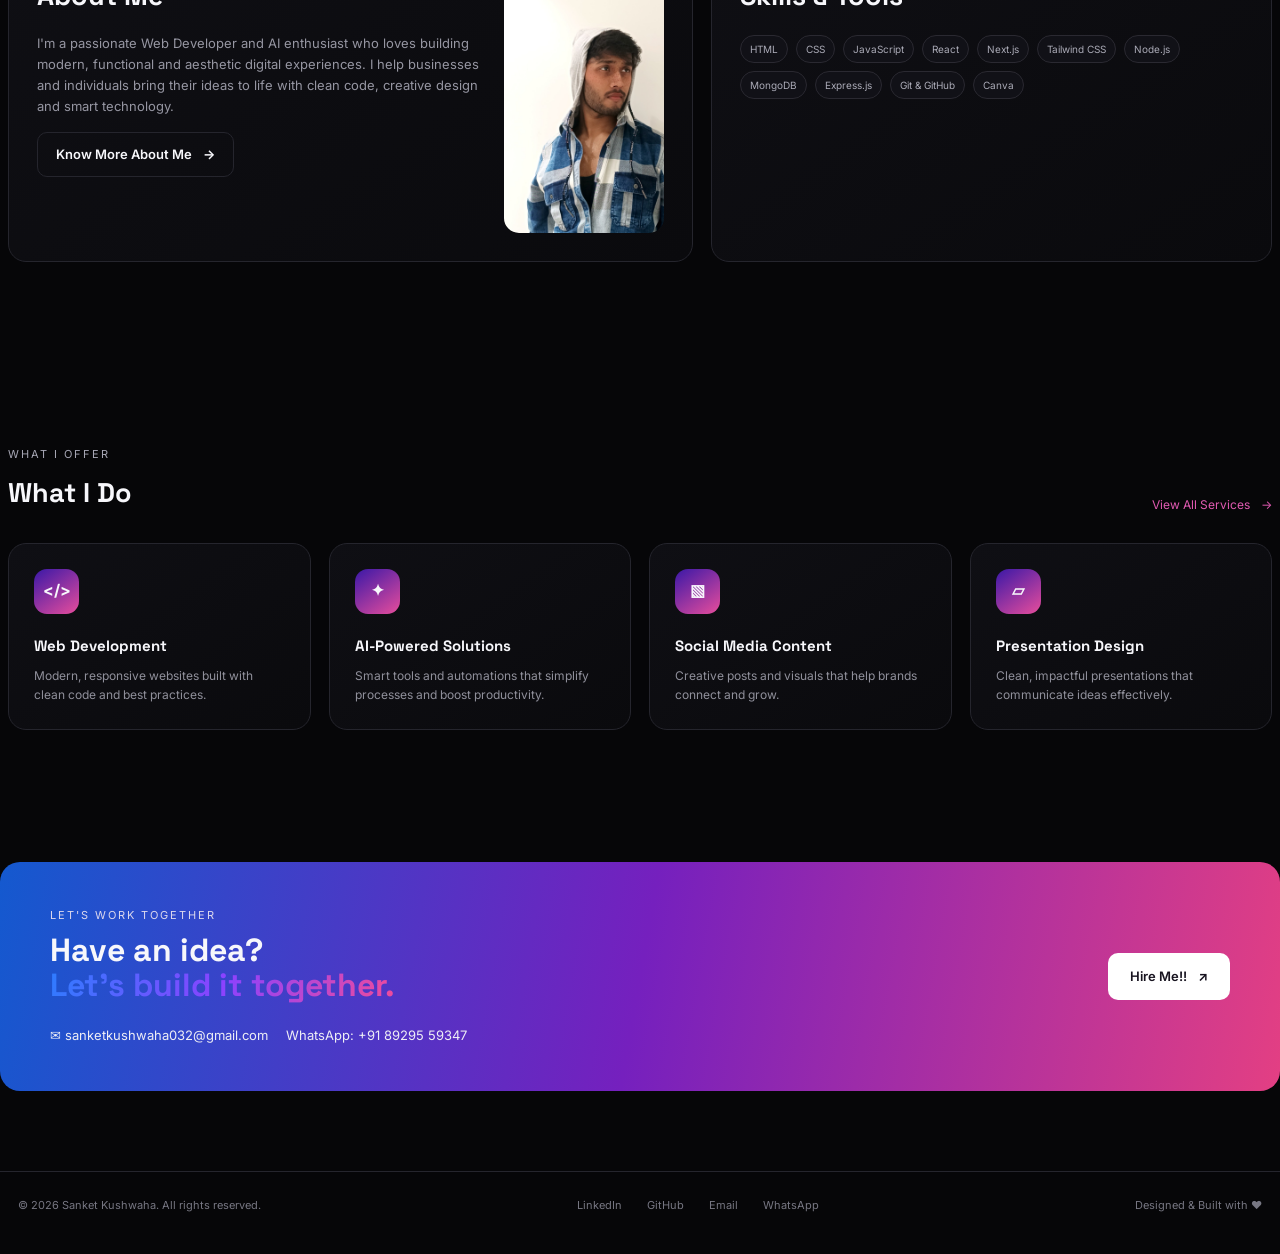
==== commit aa954e9a: "Update index.html" ====
--- a/index.html
+++ b/index.html
@@ -36,14 +36,19 @@
         <a href="#services">Services</a>
         <a href="#about">About</a>
         <a href="#contact">Contact</a>
-        <a class="mobile-resume-link" href="Sanket_Kushwaha_Resume.pdf" download="Sanket_Kushwaha_Resume.pdf">
-          <svg class="download-icon" width="15" height="15" viewBox="0 0 24 24" fill="none" stroke="currentColor" stroke-width="2.2" stroke-linecap="round" stroke-linejoin="round">
-            <path d="M21 15v4a2 2 0 0 1-2 2H5a2 2 0 0 1-2-2v-4"></path>
-            <polyline points="7 10 12 15 17 10"></polyline>
-            <line x1="12" y1="15" x2="12" y2="3"></line>
-          </svg>
-          Download Resume
-        </a>
+        <div class="mobile-menu-actions">
+          <a class="mobile-action-btn mobile-resume-btn" href="Sanket_KushwahaCV.pdf" download="Sanket_KushwahaCV.pdf">
+            <svg class="download-icon" width="15" height="15" viewBox="0 0 24 24" fill="none" stroke="currentColor" stroke-width="2.2" stroke-linecap="round" stroke-linejoin="round">
+              <path d="M21 15v4a2 2 0 0 1-2 2H5a2 2 0 0 1-2-2v-4"></path>
+              <polyline points="7 10 12 15 17 10"></polyline>
+              <line x1="12" y1="15" x2="12" y2="3"></line>
+            </svg>
+            Resume
+          </a>
+          <a class="mobile-action-btn mobile-hire-btn" href="https://wa.me/918929559347?text=Hi%20Sanket%2C%20I%20found%20your%20portfolio%20and%20would%20like%20to%20discuss%20a%20project." target="_blank" rel="noopener noreferrer">
+            Hire Me!! <span>↗</span>
+          </a>
+        </div>
       </nav>
 
       <div class="nav-cta-group">
@@ -53,10 +58,10 @@
             <polyline points="7 10 12 15 17 10"></polyline>
             <line x1="12" y1="15" x2="12" y2="3"></line>
           </svg>
-          Resume
-        </a>
-
-        <a class="nav-cta" href="https://wa.me/918929559347?text=Hi%20Sanket%2C%20I%20found%20your%20portfolio%20and%20would%20like%20to%20discuss%20a%20project." target="_blank" rel="noopener noreferrer">
+          <span>Resume</span>
+        </a>
+
+        <a class="nav-hire-btn" href="https://wa.me/918929559347?text=Hi%20Sanket%2C%20I%20found%20your%20portfolio%20and%20would%20like%20to%20discuss%20a%20project." target="_blank" rel="noopener noreferrer">
           Hire Me!! <span>↗</span>
         </a>
       </div>
@@ -91,7 +96,7 @@
             View My Work <b>→</b>
           </a>
 
-          <a class="nav-cta"
+          <a class="btn secondary"
               href="https://mail.google.com/mail/?view=cm&fs=1&to=sanketkushwaha032@gmail.com"
               target="_blank"
               rel="noopener noreferrer"
--- a/style.css
+++ b/style.css
@@ -750,25 +750,42 @@
     display:flex;
     flex-direction:column;
     gap:5px;
+    background:none;
+    border:0;
+    cursor:pointer;
+    padding:6px;
   }
 
   .menu-toggle span{
     width:24px;
     height:2px;
     background:white;
+    transition:transform 0.3s ease, opacity 0.3s ease;
+  }
+
+  .menu-toggle.active span:nth-child(1){
+    transform:translateY(3.5px) rotate(45deg);
+  }
+
+  .menu-toggle.active span:nth-child(2){
+    transform:translateY(-3.5px) rotate(-45deg);
   }
 
   .nav-links{
     display:none;
     position:absolute;
     top:78px;
-    left:0;
-    right:0;
-    padding:20px;
-    background:#09090c;
+    left:-18px;
+    right:-18px;
+    width:calc(100% + 36px);
+    padding:16px 20px 24px;
+    background:rgba(9,9,12,0.96);
+    backdrop-filter:blur(20px);
+    -webkit-backdrop-filter:blur(20px);
     border-bottom:1px solid var(--line);
+    box-shadow:0 15px 35px rgba(0,0,0,0.6);
     flex-direction:column;
-    gap:0;
+    gap:4px;
   }
 
   .nav-links.open{
@@ -777,10 +794,30 @@
 
   .nav-links a{
     padding:12px 18px;
+    border-radius:10px;
+    transition:background 0.2s ease, color 0.2s ease;
+  }
+
+  .nav-links a:hover{
+    background:rgba(255,255,255,0.05);
+  }
+
+  .nav-links a.active{
+    color:#ffffff;
+    background:rgba(139,66,255,0.15);
   }
 
   .nav-links a.active:after{
-    bottom:7px;
+    content:"";
+    position:absolute;
+    left:0;
+    top:50%;
+    transform:translateY(-50%);
+    width:4px;
+    height:60%;
+    background:var(--gradient);
+    border-radius:0 4px 4px 0;
+    bottom:auto;
   }
 
   .mobile-resume-link{
@@ -983,4 +1020,4 @@
 
   box-shadow:
     0 8px 25px rgba(105,70,255,.22);
-}+}
